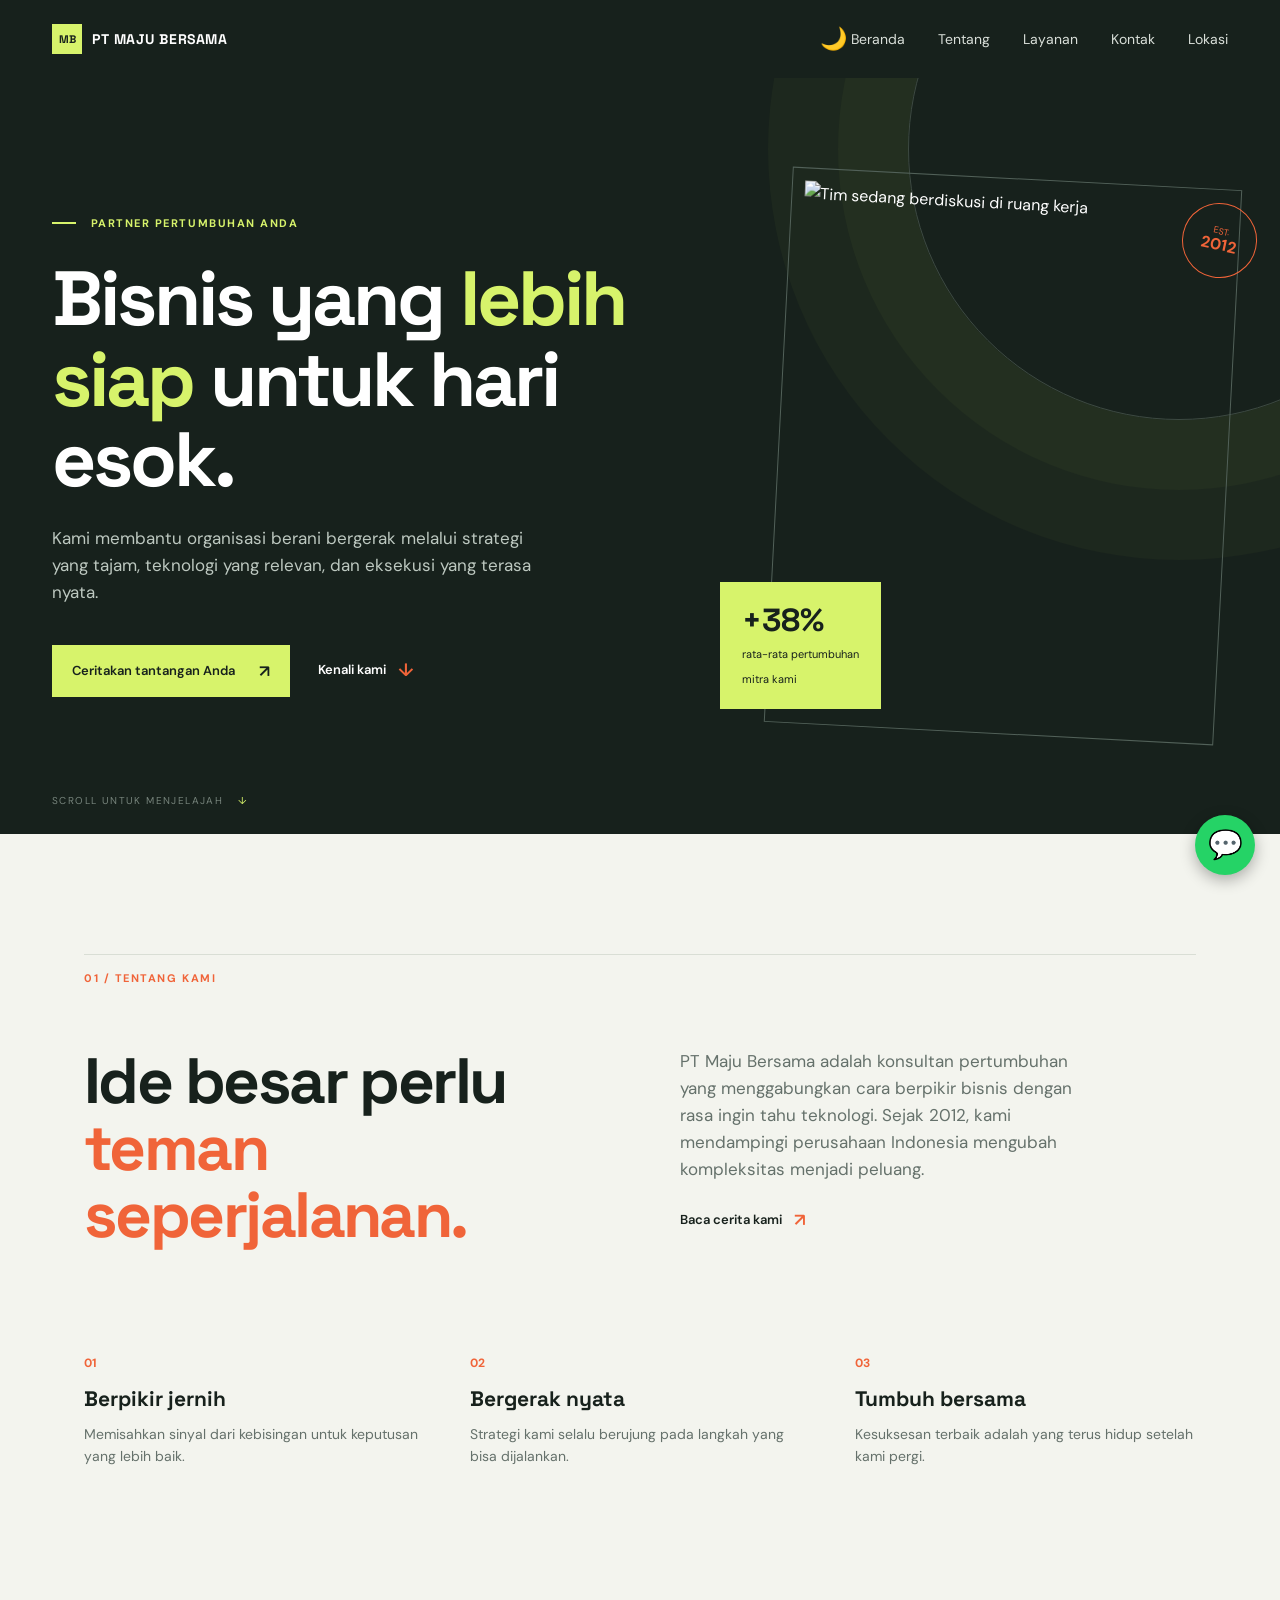
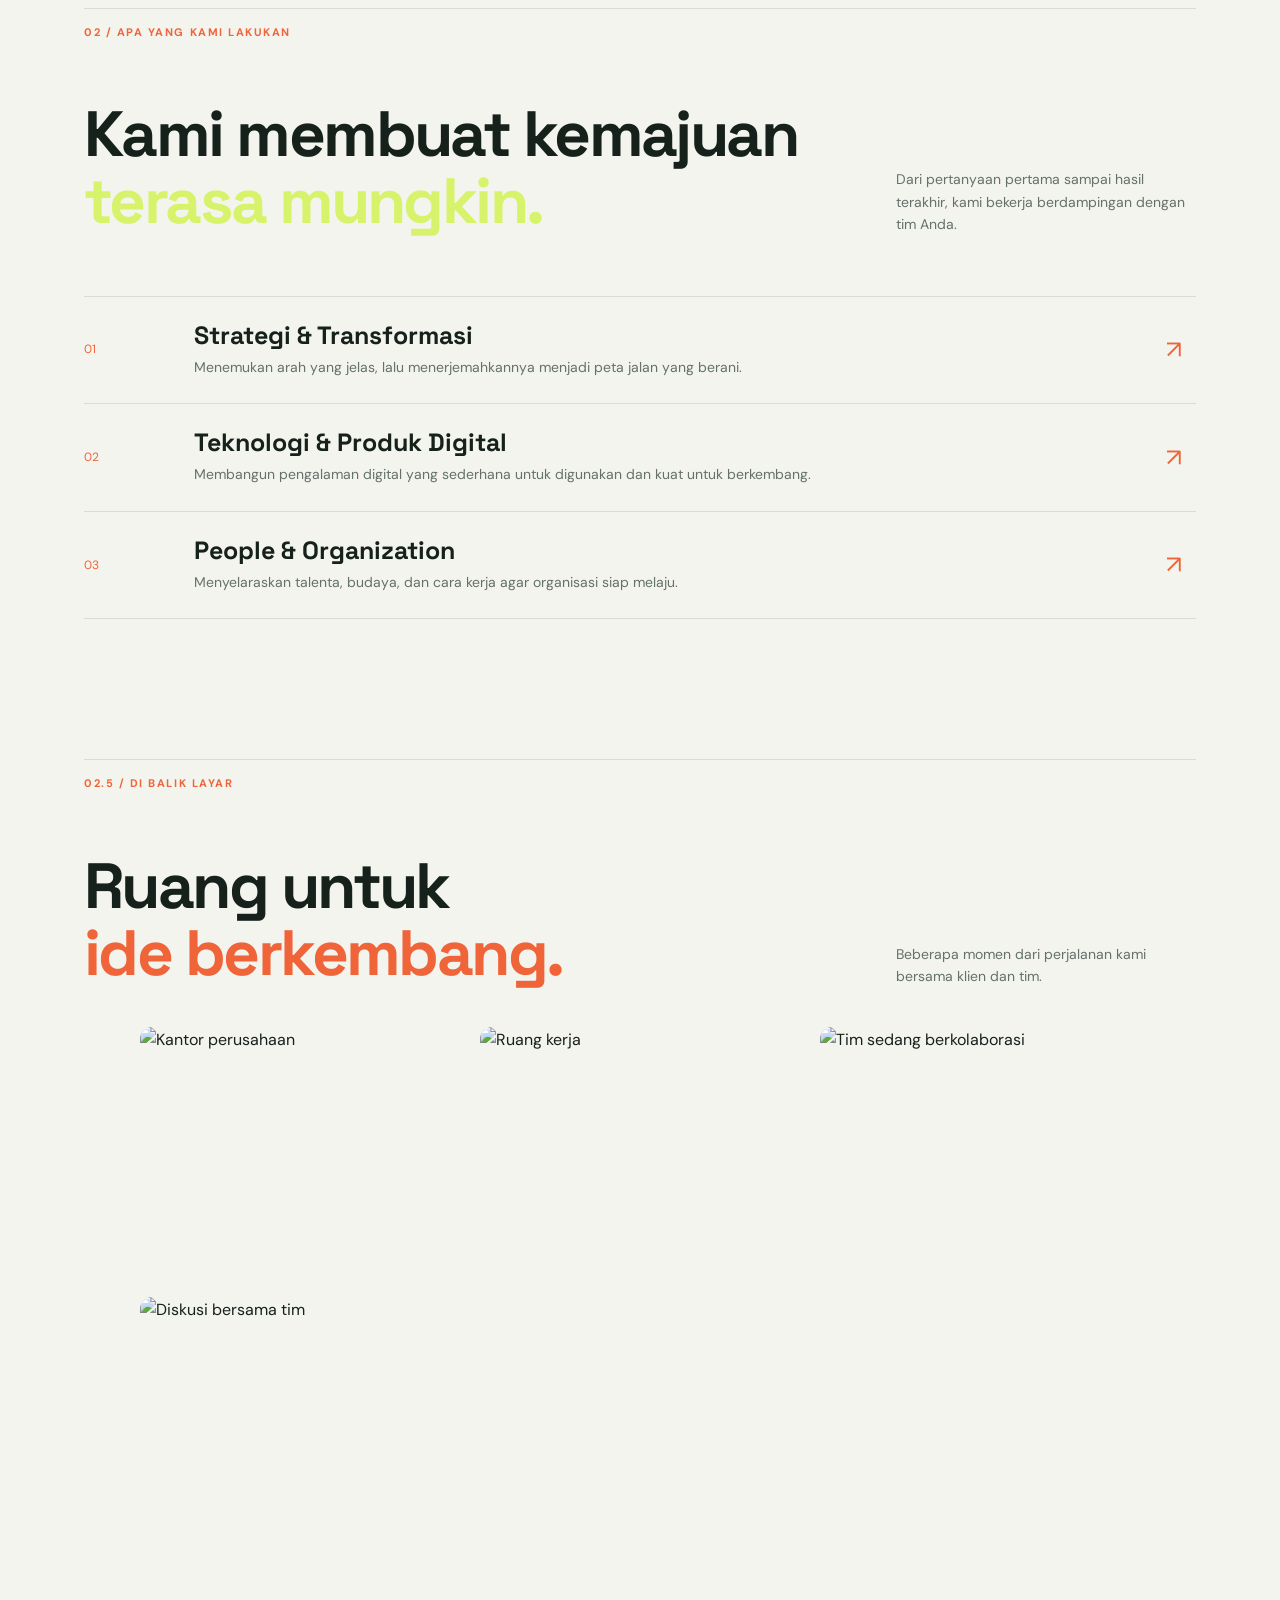
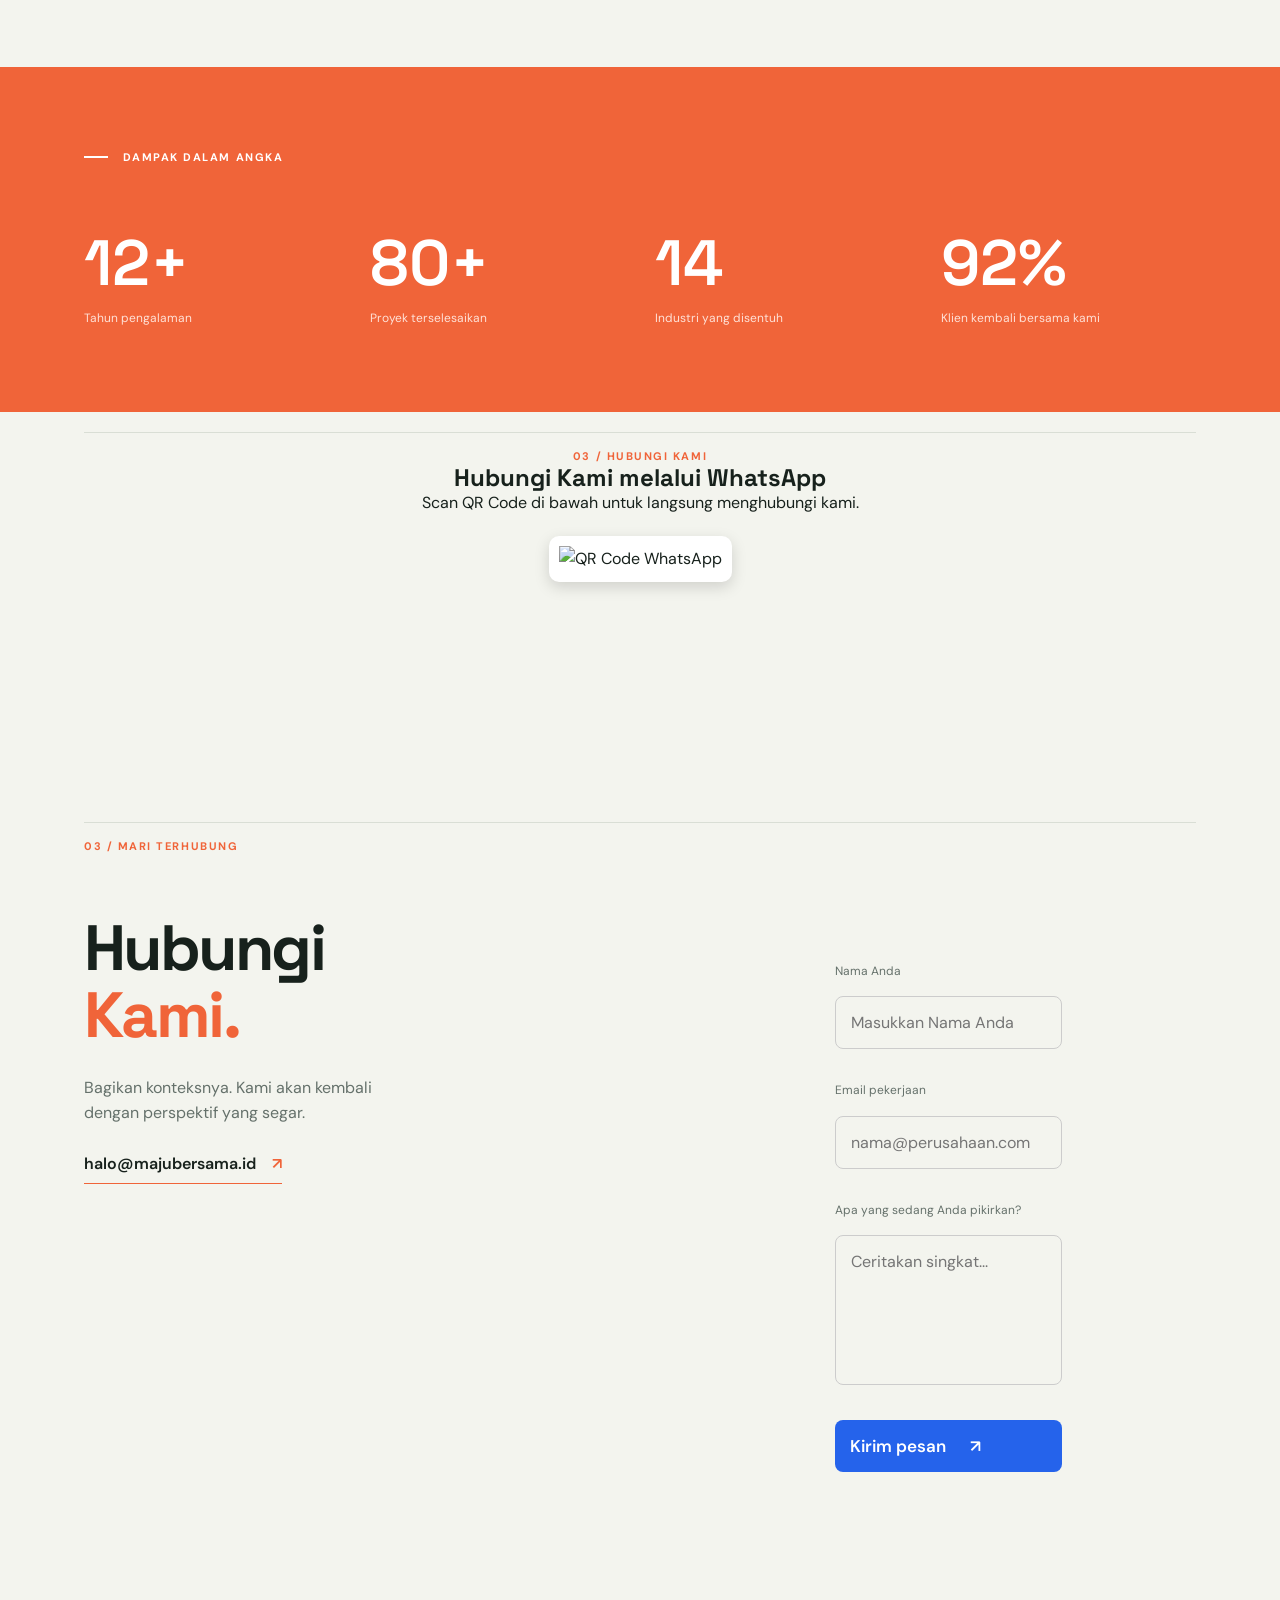
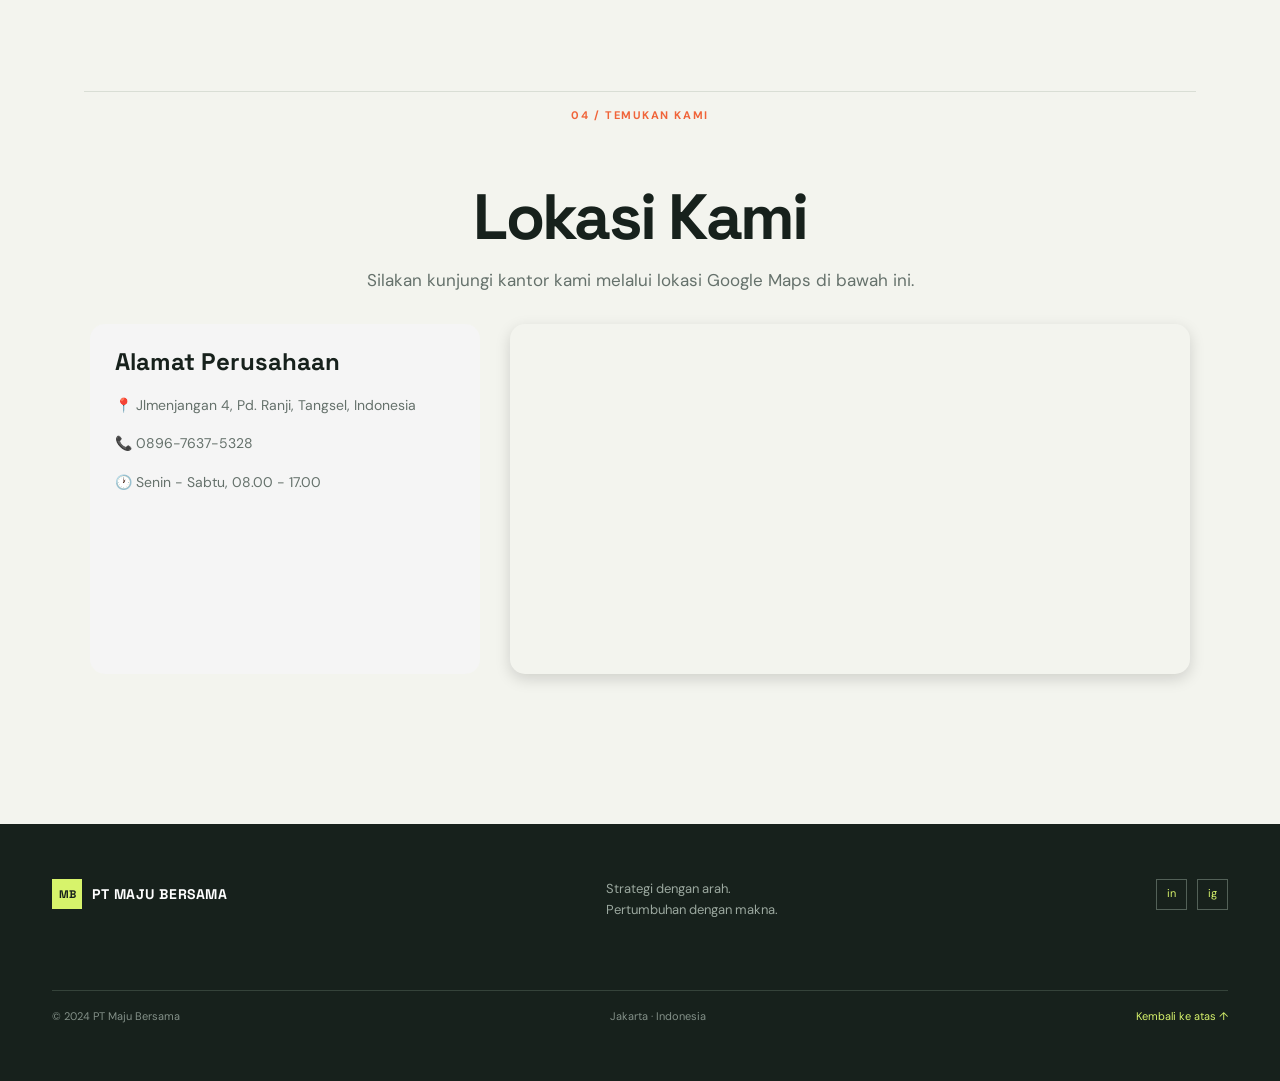
==== index.html @ b00340f4 "Add files via upload" ====
<!DOCTYPE html>
<html lang="id">
<head>
	<meta charset="UTF-8">
	<meta name="viewport" content="width=device-width, initial-scale=1.0">
	<meta name="description" content="PT Maju Bersama - mitra pertumbuhan bisnis yang menghadirkan strategi, teknologi, dan dampak nyata.">
	<title>PT Maju Bersama | Tumbuh Lebih Berarti</title>
	<link rel="preconnect" href="https://fonts.googleapis.com">
	<link rel="preconnect" href="https://fonts.gstatic.com" crossorigin>
	<link href="https://fonts.googleapis.com/css2?family=DM+Sans:wght@400;500;600;700&family=Space+Grotesk:wght@500;600;700&display=swap" rel="stylesheet">
	<link rel="stylesheet" href="style.css">
</head>
<body>
	<header class="site-header">
		<nav class="navbar" aria-label="Navigasi utama">
			<a class="logo" href="#home"><span>MB</span> PT MAJU BERSAMA</a>
			<button class="menu-toggle" id="menuToggle" aria-label="Buka navigasi" aria-expanded="false">☰</button>
			<button class="dark-mode-btn" id="darkModeBtn" aria-label="Aktifkan mode gelap" aria-pressed="false">🌙</button>
			<ul class="menu">
				<li><a href="#home">Beranda</a></li>
				<li><a href="#tentang">Tentang</a></li>
				<li><a href="#layanan">Layanan</a></li>
				<li><a href="#kontak">Kontak</a></li>
				<li><a href="#lokasi">Lokasi</a></li>
			</ul>
		</nav>
	</header>

	<main>
		<section id="home" class="hero">
			<div class="hero-copy reveal">
				<p class="eyebrow"><span></span> Partner pertumbuhan Anda</p>
				<h1>Bisnis yang <em>lebih siap</em> untuk hari esok.</h1>
				<p class="hero-intro">Kami membantu organisasi berani bergerak melalui strategi yang tajam, teknologi yang relevan, dan eksekusi yang terasa nyata.</p>
				<div class="hero-actions">
					<a href="#kontak" class="button button-primary">Ceritakan tantangan Anda <span>↗</span></a>
					<a href="#tentang" class="text-link">Kenali kami <span>↓</span></a>
				</div>
			</div>
			<div class="hero-art" aria-label="Kolaborasi tim Maju Bersama">
				<div class="art-frame"><img src="https://images.unsplash.com/photo-1556761175-b413da4baf72?auto=format&fit=crop&w=1200&q=85" alt="Tim sedang berdiskusi di ruang kerja"></div>
				<div class="art-note"><strong>+38%</strong><span>rata-rata pertumbuhan<br>mitra kami</span></div>
				<div class="art-stamp">EST.<br><b>2012</b></div>
			</div>
			<div class="hero-scroll">SCROLL UNTUK MENJELAJAH <span>↓</span></div>
		</section>

		<section id="tentang" class="about section-shell">
			<div class="section-label">01 / Tentang kami</div>
			<div class="about-grid">
				<h2>Ide besar perlu<br><em>teman seperjalanan.</em></h2>
				<div class="about-copy"><p>PT Maju Bersama adalah konsultan pertumbuhan yang menggabungkan cara berpikir bisnis dengan rasa ingin tahu teknologi. Sejak 2012, kami mendampingi perusahaan Indonesia mengubah kompleksitas menjadi peluang.</p><a href="#kontak" class="text-link dark">Baca cerita kami <span>↗</span></a></div>
			</div>
			<div class="values"><div><b>01</b><h3>Berpikir jernih</h3><p>Memisahkan sinyal dari kebisingan untuk keputusan yang lebih baik.</p></div><div><b>02</b><h3>Bergerak nyata</h3><p>Strategi kami selalu berujung pada langkah yang bisa dijalankan.</p></div><div><b>03</b><h3>Tumbuh bersama</h3><p>Kesuksesan terbaik adalah yang terus hidup setelah kami pergi.</p></div></div>
		</section>

		<section id="layanan" class="services section-shell">
			<div class="section-label">02 / Apa yang kami lakukan</div>
			<div class="services-heading"><h2>Kami membuat kemajuan<br><em>terasa mungkin.</em></h2><p>Dari pertanyaan pertama sampai hasil terakhir, kami bekerja berdampingan dengan tim Anda.</p></div>
			<div class="service-list"><article><span class="service-number">01</span><div><h3>Strategi & Transformasi</h3><p>Menemukan arah yang jelas, lalu menerjemahkannya menjadi peta jalan yang berani.</p></div><span class="service-arrow">↗</span></article><article><span class="service-number">02</span><div><h3>Teknologi & Produk Digital</h3><p>Membangun pengalaman digital yang sederhana untuk digunakan dan kuat untuk berkembang.</p></div><span class="service-arrow">↗</span></article><article><span class="service-number">03</span><div><h3>People & Organization</h3><p>Menyelaraskan talenta, budaya, dan cara kerja agar organisasi siap melaju.</p></div><span class="service-arrow">↗</span></article></div>
		</section>

		<section id="galeri" class="gallery section-shell">
			<div class="section-label">02.5 / Di balik layar</div>
			<div class="gallery-heading"><h2>Ruang untuk<br><em>ide berkembang.</em></h2><p>Beberapa momen dari perjalanan kami bersama klien dan tim.</p></div>
			<div class="galeri-container">
				<img src="https://images.unsplash.com/photo-1497366754035-f200968a6e72?auto=format&fit=crop&w=900&q=85" alt="Kantor perusahaan">
				<img src="https://images.unsplash.com/photo-1497366811353-6870744d04b2?auto=format&fit=crop&w=900&q=85" alt="Ruang kerja">
				<img src="https://images.unsplash.com/photo-1556761175-b413da4baf72?auto=format&fit=crop&w=900&q=85" alt="Tim sedang berkolaborasi">
				<img src="https://images.unsplash.com/photo-1521737711867-e3b97375f902?auto=format&fit=crop&w=900&q=85" alt="Diskusi bersama tim">
			</div>
		</section>

		<section class="impact"><div class="impact-inner"><p class="eyebrow light"><span></span> Dampak dalam angka</p><div class="stats"><div><strong>12+</strong><span>Tahun pengalaman</span></div><div><strong>80+</strong><span>Proyek terselesaikan</span></div><div><strong>14</strong><span>Industri yang disentuh</span></div><div><strong>92%</strong><span>Klien kembali bersama kami</span></div></div></div></section>

		<section id="qrcode" class="section-shell qrcode-section">
			<div class="section-label">03 / Hubungi kami</div>
			<h2>Hubungi Kami melalui WhatsApp</h2>
			<p>Scan QR Code di bawah untuk langsung menghubungi kami.</p>
			<img src="qr-whatsapp.png" alt="QR Code WhatsApp" class="qrcode-image">
		</section>

		<section id="kontak" class="contact kontak section-shell">
			<div class="section-label">03 / Mari terhubung</div>
			<div class="contact-grid"><div><h2>Hubungi<br><em>Kami.</em></h2><p>Bagikan konteksnya. Kami akan kembali dengan perspektif yang segar.</p><a href="mailto:halo@majubersama.id" class="contact-email">halo@majubersama.id <span>↗</span></a></div><form id="contact-form" class="contact-form"><label for="nama">Nama Anda</label><input id="nama" name="nama" type="text" placeholder="Masukkan Nama Anda" required><label for="email">Email pekerjaan</label><input id="email" name="email" type="email" placeholder="nama@perusahaan.com" required><label for="message">Apa yang sedang Anda pikirkan?</label><textarea id="message" name="message" rows="3" placeholder="Ceritakan singkat..." required></textarea><button class="button button-dark" type="submit">Kirim pesan <span>↗</span></button><p class="form-status" role="status"></p></form></div>
		</section>

		<section id="lokasi" class="section-shell lokasi-section">
			<div class="section-label">04 / Temukan kami</div>
			<h2>Lokasi Kami</h2>
			<p class="lokasi-intro">Silakan kunjungi kantor kami melalui lokasi Google Maps di bawah ini.</p>
			<div class="lokasi-container">
				<div class="lokasi-info">
					<h3>Alamat Perusahaan</h3>
					<p>📍 Jlmenjangan 4, Pd. Ranji, Tangsel, Indonesia</p>
					<p>📞 0896-7637-5328</p>
					<p>🕐 Senin - Sabtu, 08.00 - 17.00</p>
				</div>
				<div class="map-container">
					<iframe src="https://www.google.com/maps?q=Tangerang%20&output=embed" title="Lokasi kantor PT Maju Bersama di Google Maps" loading="lazy" referrerpolicy="no-referrer-when-downgrade"></iframe>
				</div>
			</div>
		</section>
	</main>

	<footer><div class="footer-main"><a class="logo" href="#home"><span>MB</span> PT MAJU BERSAMA</a><p>Strategi dengan arah.<br>Pertumbuhan dengan makna.</p><div class="socials"><a href="#kontak" aria-label="LinkedIn">in</a><a href="#kontak" aria-label="Instagram">ig</a></div></div><div class="footer-bottom"><span>© 2024 PT Maju Bersama</span><span>Jakarta · Indonesia</span><a href="#home">Kembali ke atas ↑</a></div></footer>
	<a href="https://wa.me/6289676375328" class="whatsapp" target="_blank" rel="noopener noreferrer" aria-label="Chat melalui WhatsApp">💬</a>
	<button id="scrollTopBtn" class="scroll-top" type="button" aria-label="Kembali ke atas">↑</button>
	<script src="script.js"></script>
</body>
</html>
---- style.css ----
@import url('https://fonts.googleapis.com/css2?family=DM+Sans:wght@400;500;600;700&family=Space+Grotesk:wght@500;600;700&display=swap');
:root { --ink: #17211c; --muted: #65716b; --paper: #f3f4ee; --lime: #d7f36b; --line: #d9ded5; --orange: #f06439; }
body.dark-mode { --ink: #101612; --muted: #b3c0b6; --paper: #1b241e; --line: #35433a; background: #111827; color: white; }
* { margin: 0; padding: 0; box-sizing: border-box; }
html { scroll-behavior: smooth; }
body { font-family: 'DM Sans', sans-serif; color: var(--ink); background: var(--paper); line-height: 1.6; }
a { color: inherit; text-decoration: none; }
.site-header { background: var(--ink); color: white; position: sticky; top: 0; z-index: 10; }
.navbar { max-width: 1240px; margin: auto; padding: 21px 32px; display: flex; align-items: center; justify-content: space-between; }
.logo { display: flex; align-items: center; gap: 10px; font: 700 14px 'Space Grotesk', sans-serif; letter-spacing: .04em; }
.logo span { display: grid; place-items: center; width: 30px; height: 30px; color: var(--ink); background: var(--lime); font-size: 11px; letter-spacing: 0; }
.menu { display: flex; align-items: center; gap: 33px; list-style: none; font-size: 14px; }
.menu a { color: #d9dfd9; transition: color .2s; }.menu a:hover { color: var(--lime); }.menu-cta { color: var(--lime) !important; }.menu-cta span { margin-left: 7px; }
.menu-toggle { display: none; border: 0; color: var(--lime); background: none; font-size: 24px; }
.hero { position: relative; min-height: 680px; padding: 100px max(32px, calc((100% - 1176px) / 2)); display: flex; align-items: center; justify-content: space-between; gap: 70px; overflow: hidden; color: white; background: var(--ink); }
.hero:after { content: ''; position: absolute; width: 540px; height: 540px; right: -170px; top: -200px; border: 1px solid #3d4a42; border-radius: 50%; box-shadow: 0 0 0 70px rgba(215,243,107,.03), 0 0 0 140px rgba(215,243,107,.03); }
.hero-copy { position: relative; z-index: 1; max-width: 600px; }.eyebrow { color: var(--lime); text-transform: uppercase; font-size: 11px; letter-spacing: .14em; font-weight: 700; }.eyebrow span { display: inline-block; width: 24px; height: 2px; margin: 0 10px 3px 0; background: currentColor; }
h1, h2, h3 { font-family: 'Space Grotesk', sans-serif; line-height: 1.05; } h1 { margin: 25px 0; font-size: clamp(48px, 6vw, 82px); letter-spacing: -.04em; } h1 em, h2 em { color: var(--lime); font-style: normal; }.hero-intro { max-width: 480px; color: #bdc8c0; font-size: 17px; }
.hero-actions { display: flex; align-items: center; gap: 28px; margin-top: 38px; }.button { border: 0; padding: 15px 20px; display: inline-flex; align-items: center; gap: 24px; cursor: pointer; font: 600 13px 'DM Sans', sans-serif; }.button-primary { background: var(--lime); color: var(--ink); }.button-dark { background: var(--ink); color: white; margin-top: 20px; }.button span { font-size: 17px; }.text-link { display: inline-flex; gap: 12px; align-items: center; color: white; font-weight: 600; font-size: 13px; }.text-link.dark { color: var(--ink); margin-top: 22px; }.text-link span { color: var(--orange); font-size: 18px; }
.hero-art { position: relative; z-index: 1; width: min(42vw, 450px); }.art-frame { border: 1px solid #526159; padding: 12px; transform: rotate(3deg); }.art-frame img { display: block; width: 100%; aspect-ratio: 4/5; object-fit: cover; filter: saturate(.75); }.art-note { position: absolute; bottom: 25px; left: -58px; padding: 18px 22px; background: var(--lime); color: var(--ink); }.art-note strong { display: block; font: 700 32px 'Space Grotesk'; }.art-note span { font-size: 11px; line-height: 1.3; }.art-stamp { position: absolute; right: -29px; top: 25px; width: 75px; height: 75px; display: grid; place-content: center; border: 1px solid var(--orange); border-radius: 50%; color: var(--orange); text-align: center; font-size: 9px; line-height: 1.15; transform: rotate(12deg); }.art-stamp b { font-size: 16px; }.hero-scroll { position: absolute; bottom: 25px; left: max(32px, calc((100% - 1176px) / 2)); color: #77847c; font-size: 10px; letter-spacing: .14em; }.hero-scroll span { color: var(--lime); margin-left: 10px; }
.section-shell { max-width: 1176px; margin: auto; padding: 120px 32px; }.section-label { color: var(--orange); font-size: 11px; letter-spacing: .14em; font-weight: 700; text-transform: uppercase; border-top: 1px solid var(--line); padding-top: 15px; }.about-grid { display: grid; grid-template-columns: 1fr 1fr; gap: 80px; margin-top: 60px; }.about h2, .services h2, .contact h2 { font-size: clamp(40px, 5vw, 68px); letter-spacing: -.04em; }.about h2 em, .contact h2 em { color: var(--orange); }.about-copy { max-width: 420px; color: var(--muted); font-size: 17px; }.values { display: grid; grid-template-columns: repeat(3, 1fr); gap: 45px; margin-top: 100px; }.values b, .service-number { color: var(--orange); font-size: 12px; }.values h3 { margin: 13px 0; font-size: 21px; }.values p { color: var(--muted); font-size: 14px; }.services { padding-top: 20px; }.services-heading { display: flex; justify-content: space-between; gap: 30px; margin: 60px 0; }.services-heading p { align-self: end; max-width: 300px; color: var(--muted); font-size: 14px; }.service-list article { display: grid; grid-template-columns: 90px 1fr 30px; gap: 20px; align-items: center; padding: 25px 0; border-top: 1px solid var(--line); }.service-list article:last-child { border-bottom: 1px solid var(--line); }.service-list h3 { font-size: 25px; }.service-list p { margin-top: 8px; color: var(--muted); font-size: 14px; }.service-arrow { color: var(--orange); font-size: 25px; }
.gallery { padding-top: 20px; }.gallery-heading { display: flex; justify-content: space-between; gap: 30px; margin: 60px 0 40px; }.gallery-heading h2 { font-size: clamp(40px, 5vw, 68px); letter-spacing: -.04em; }.gallery-heading h2 em { color: var(--orange); font-style: normal; }.gallery-heading p { align-self: end; max-width: 300px; color: var(--muted); font-size: 14px; }.galeri-container { display: grid; grid-template-columns: repeat(auto-fit, minmax(250px, 1fr)); gap: 20px; max-width: 1000px; margin: 40px auto 0; }.galeri-container img { width: 100%; height: 250px; object-fit: cover; border-radius: 12px; transition: transform .3s; }.galeri-container img:hover { transform: scale(1.05); }
.impact { background: var(--orange); color: white; }.impact-inner { max-width: 1176px; margin: auto; padding: 82px 32px; }.eyebrow.light { color: white; }.stats { display: grid; grid-template-columns: repeat(4, 1fr); gap: 30px; margin-top: 55px; }.stats strong { display: block; font: 600 clamp(42px, 5vw, 66px) 'Space Grotesk'; }.stats span { color: #ffe1d7; font-size: 12px; }.contact-grid { display: grid; grid-template-columns: 1fr 1fr; gap: 120px; margin-top: 60px; }.contact-grid > div > p { margin: 25px 0; max-width: 300px; color: var(--muted); }.contact-email { display: inline-block; border-bottom: 1px solid var(--orange); padding-bottom: 7px; font-weight: 600; }.contact-email span { color: var(--orange); margin-left: 12px; }form { display: flex; flex-direction: column; }label { margin-top: 17px; color: var(--muted); font-size: 12px; }input, textarea { width: 100%; border: 0; border-bottom: 1px solid #abb6ad; outline: 0; padding: 11px 0; background: transparent; color: var(--ink); font: 15px 'DM Sans'; resize: vertical; }input:focus, textarea:focus { border-color: var(--orange); }.form-status { min-height: 20px; margin-top: 14px; color: var(--orange); font-size: 13px; }
.qrcode-section { padding-top: 20px; text-align: center; }.qrcode-content { display: grid; grid-template-columns: 1fr 1fr; gap: 80px; align-items: center; margin-top: 60px; }.qrcode-content h2 { font-size: clamp(40px, 5vw, 68px); letter-spacing: -.04em; }.qrcode-content h2 em { color: var(--orange); font-style: normal; }.qrcode-content p { max-width: 600px; margin: 15px auto 30px; color: var(--muted); font-size: 17px; }.qrcode-container { display: flex; justify-content: center; align-items: center; }.qrcode-image { width: 250px; height: 250px; object-fit: contain; margin-top: 20px; padding: 10px; background: white; border-radius: 10px; box-shadow: 0 5px 15px rgba(0, 0, 0, .15); }
.lokasi-section { padding-top: 20px; text-align: center; }.lokasi-section h2 { margin-top: 60px; font-size: clamp(40px, 5vw, 68px); letter-spacing: -.04em; }.lokasi-intro { max-width: 600px; margin: 15px auto 30px; color: var(--muted); font-size: 17px; }.lokasi-container { max-width: 1100px; margin: 30px auto; display: flex; gap: 30px; align-items: stretch; }.lokasi-info { flex: 1; padding: 25px; background: #f5f5f5; border-radius: 15px; text-align: left; color: var(--ink); }.lokasi-info h3 { margin-bottom: 20px; color: var(--ink); font-size: 24px; }.lokasi-info p { margin-top: 16px; color: var(--muted); font-size: 14px; }.map-container { flex: 2; border-radius: 15px; overflow: hidden; box-shadow: 0 5px 15px rgba(0, 0, 0, .15); }.map-container iframe { display: block; width: 100%; height: 350px; border: 0; }
footer { padding: 55px max(32px, calc((100% - 1176px) / 2)); background: var(--ink); color: white; }.footer-main { display: flex; align-items: flex-start; justify-content: space-between; gap: 30px; }.footer-main p { color: #9ba89f; font-size: 13px; }.socials { display: flex; gap: 10px; }.socials a { display: grid; place-items: center; width: 31px; height: 31px; border: 1px solid #536158; color: var(--lime); font-size: 11px; }.footer-bottom { display: flex; justify-content: space-between; margin-top: 70px; padding-top: 17px; border-top: 1px solid #35433a; color: #849189; font-size: 11px; }.footer-bottom a { color: var(--lime); }
.contact-form { max-width: 600px; margin: 30px auto; display: flex; flex-direction: column; gap: 15px; }.contact-form input, .contact-form textarea { width: 100%; padding: 15px; border: 1px solid #ccc; border-radius: 8px; font-size: 16px; }.contact-form textarea { height: 150px; resize: none; }.contact-form button { padding: 15px; border: none; border-radius: 8px; background: #2563eb; color: white; font-size: 17px; cursor: pointer; transition: .3s; }.contact-form button:hover { transform: translateY(-3px); }
.dark-mode .contact-form input, .dark-mode .contact-form textarea { background: #374151; border-color: #4b5563; color: white; }
.dark-mode .section-shell { color: white; }.dark-mode .section-shell h2 { color: #60a5fa; }.dark-mode .services { background: #111827; }.dark-mode .kontak { background: #1f2937; }
.menu-toggle { display: none; background: transparent; color: white; border: none; font-size: 28px; cursor: pointer; }
.dark-mode-btn { border: none; border-radius: 50%; width: 36px; height: 36px; margin-left: auto; background: transparent; color: white; cursor: pointer; font-size: 22px; transition: transform .2s; }.dark-mode-btn:hover { transform: rotate(15deg); }
.scroll-top { position: fixed; bottom: 100px; right: 25px; width: 50px; height: 50px; border: none; border-radius: 50%; background: #2563eb; color: white; font-size: 25px; cursor: pointer; display: none; z-index: 999; transition: .3s; }.scroll-top.visible { display: grid; place-items: center; }.scroll-top:hover { transform: translateY(-5px); }
@media screen and (max-width: 768px) { .navbar { flex-direction: row; flex-wrap: wrap; }.menu-toggle { display: block; }.menu { display: none; width: 100%; flex-direction: column; text-align: center; padding-top: 15px; }.menu.open, .menu.active { display: flex; } }
.reveal { animation: rise .8s ease both; } @keyframes rise { from { opacity: 0; transform: translateY(20px); } to { opacity: 1; transform: none; } }
.whatsapp { position: fixed; bottom: 25px; right: 25px; z-index: 1000; width: 60px; height: 60px; display: flex; align-items: center; justify-content: center; border-radius: 50%; background: #25D366; color: white; font-size: 28px; text-decoration: none; box-shadow: 0 5px 15px rgba(0, 0, 0, .3); transition: transform .3s; }.whatsapp:hover { transform: scale(1.1); }
@media (max-width: 700px) { .navbar { padding: 17px 20px; }.menu-toggle { display: block; }.menu { position: absolute; top: 64px; left: 0; right: 0; display: none; padding: 22px 20px; background: var(--ink); flex-direction: column; align-items: flex-start; gap: 20px; }.menu.open { display: flex; }.hero { min-height: auto; padding: 75px 20px 90px; display: block; }.hero h1 { font-size: 52px; }.hero-art { width: 78%; margin: 65px auto 30px; }.art-note { left: -20px; }.hero-scroll { left: 20px; }.section-shell { padding: 78px 20px; }.about-grid, .contact-grid, .qrcode-content { grid-template-columns: 1fr; gap: 35px; margin-top: 42px; }.values, .stats { grid-template-columns: 1fr 1fr; gap: 30px 20px; margin-top: 60px; }.services-heading, .gallery-heading { display: block; margin: 42px 0; }.services-heading p, .gallery-heading p { margin-top: 25px; }.service-list article { grid-template-columns: 40px 1fr 20px; gap: 12px; }.service-list h3 { font-size: 19px; }.service-list p { font-size: 13px; }.galeri-container { grid-template-columns: 1fr; margin-top: 30px; }.impact-inner { padding: 70px 20px; }.contact-grid { gap: 55px; }.qrcode-container { justify-self: start; }.lokasi-container { flex-direction: column; }.lokasi-info { padding: 24px; }.map-container iframe { height: 300px; }.footer-main, .footer-bottom { flex-wrap: wrap; gap: 25px; }.footer-bottom { margin-top: 45px; }.footer-bottom span:nth-child(2) { order: 3; width: 100%; } }
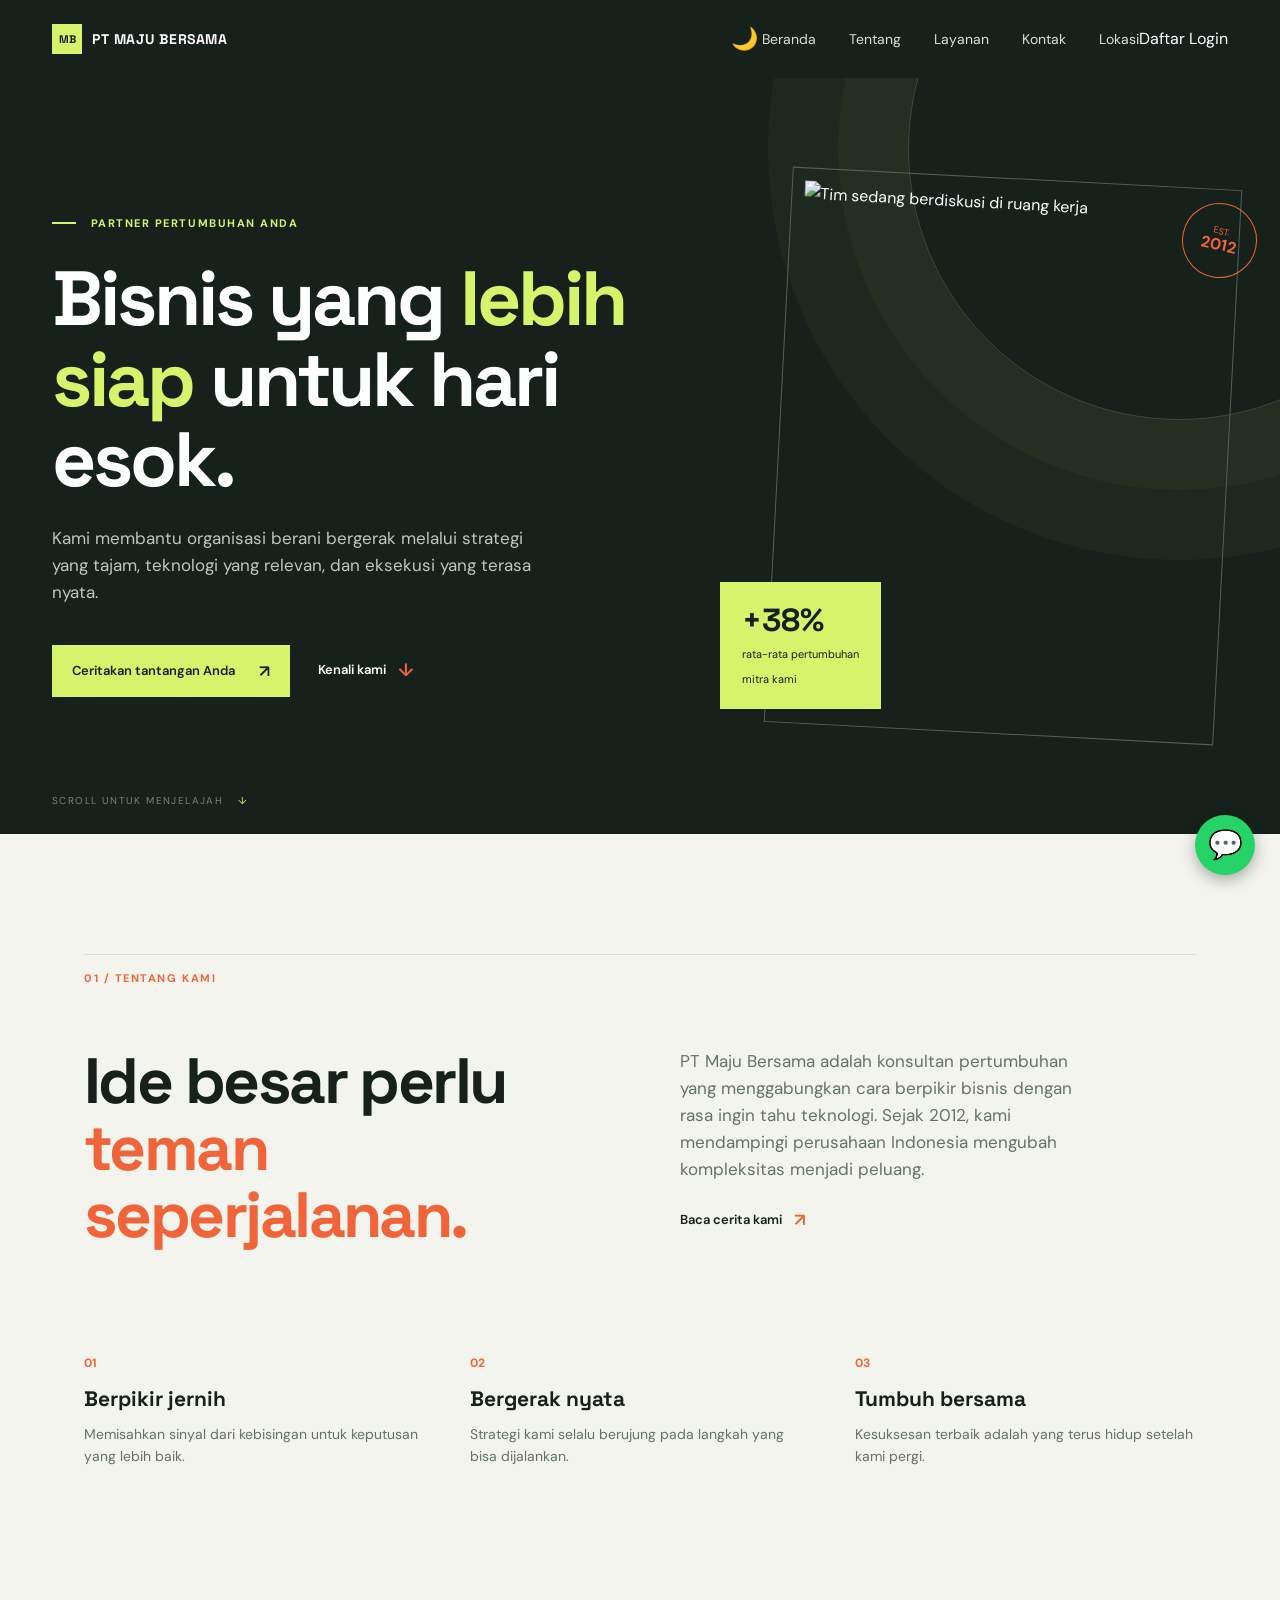
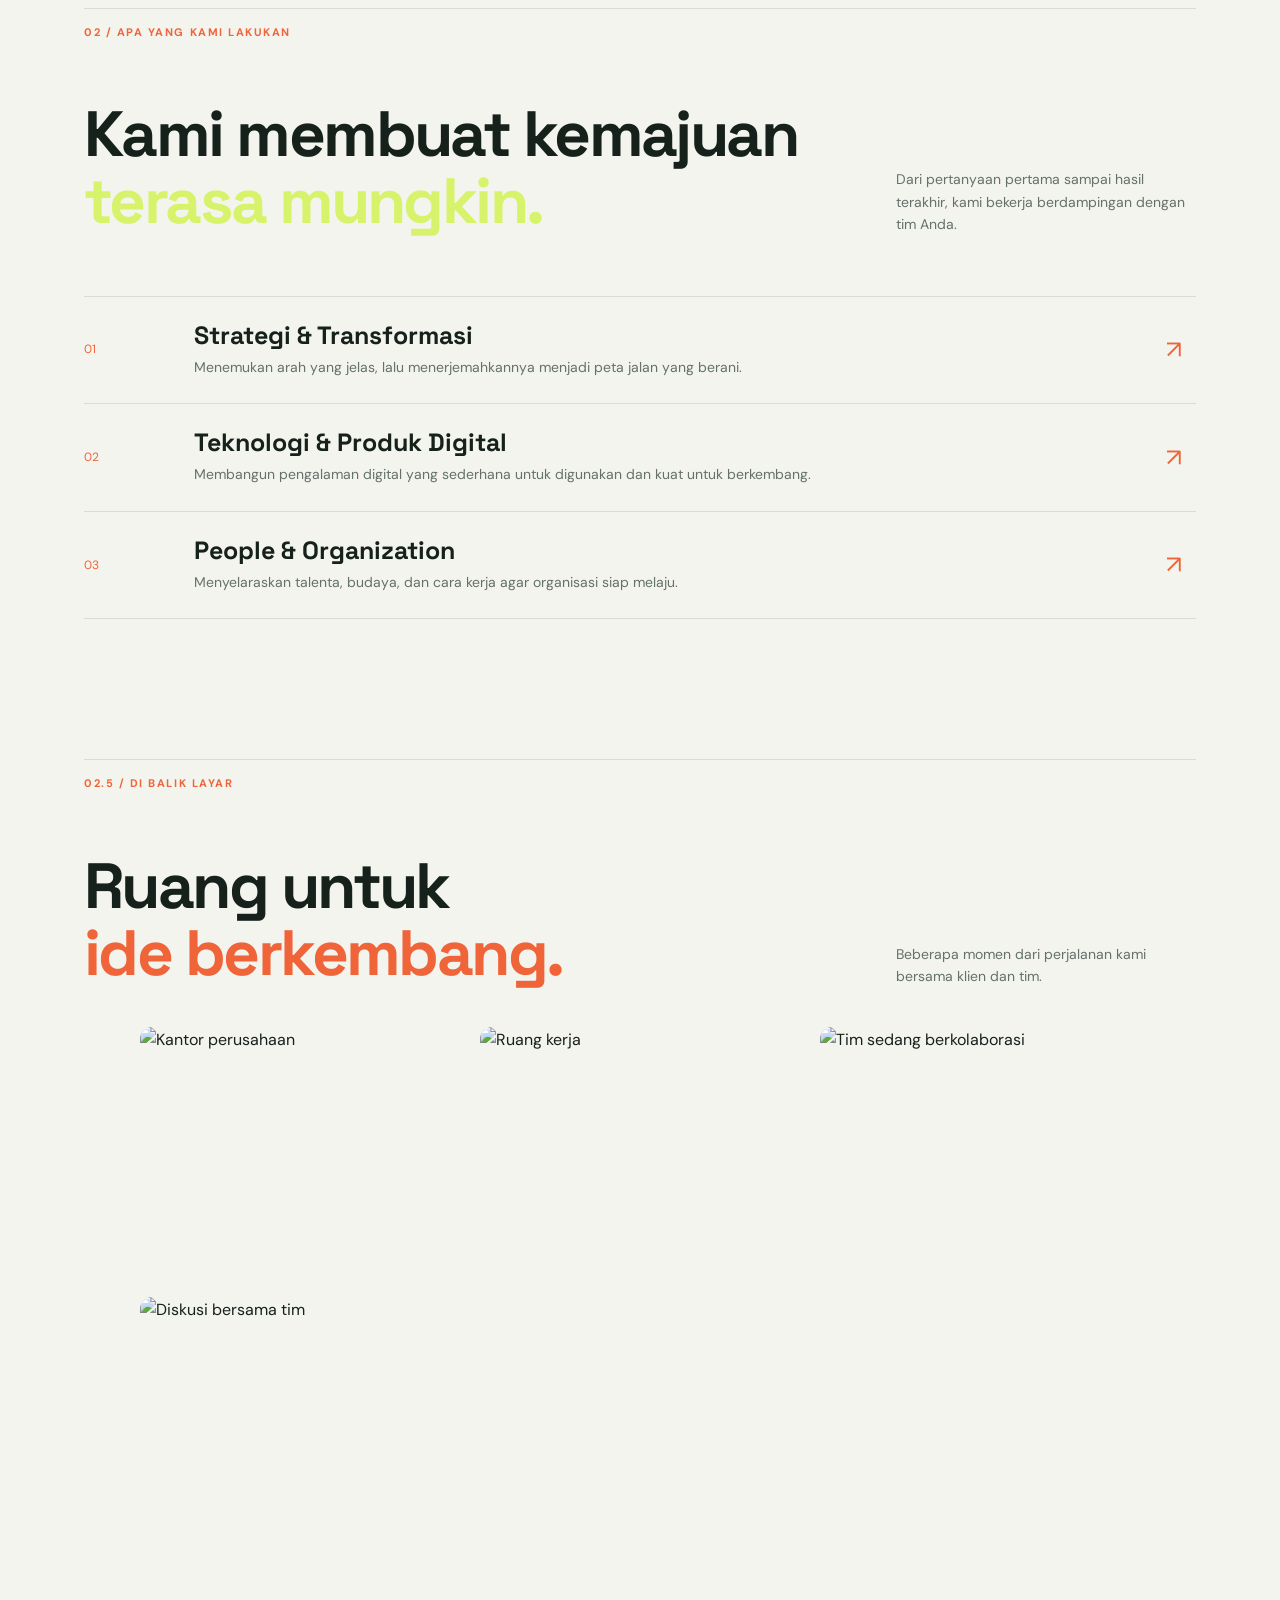
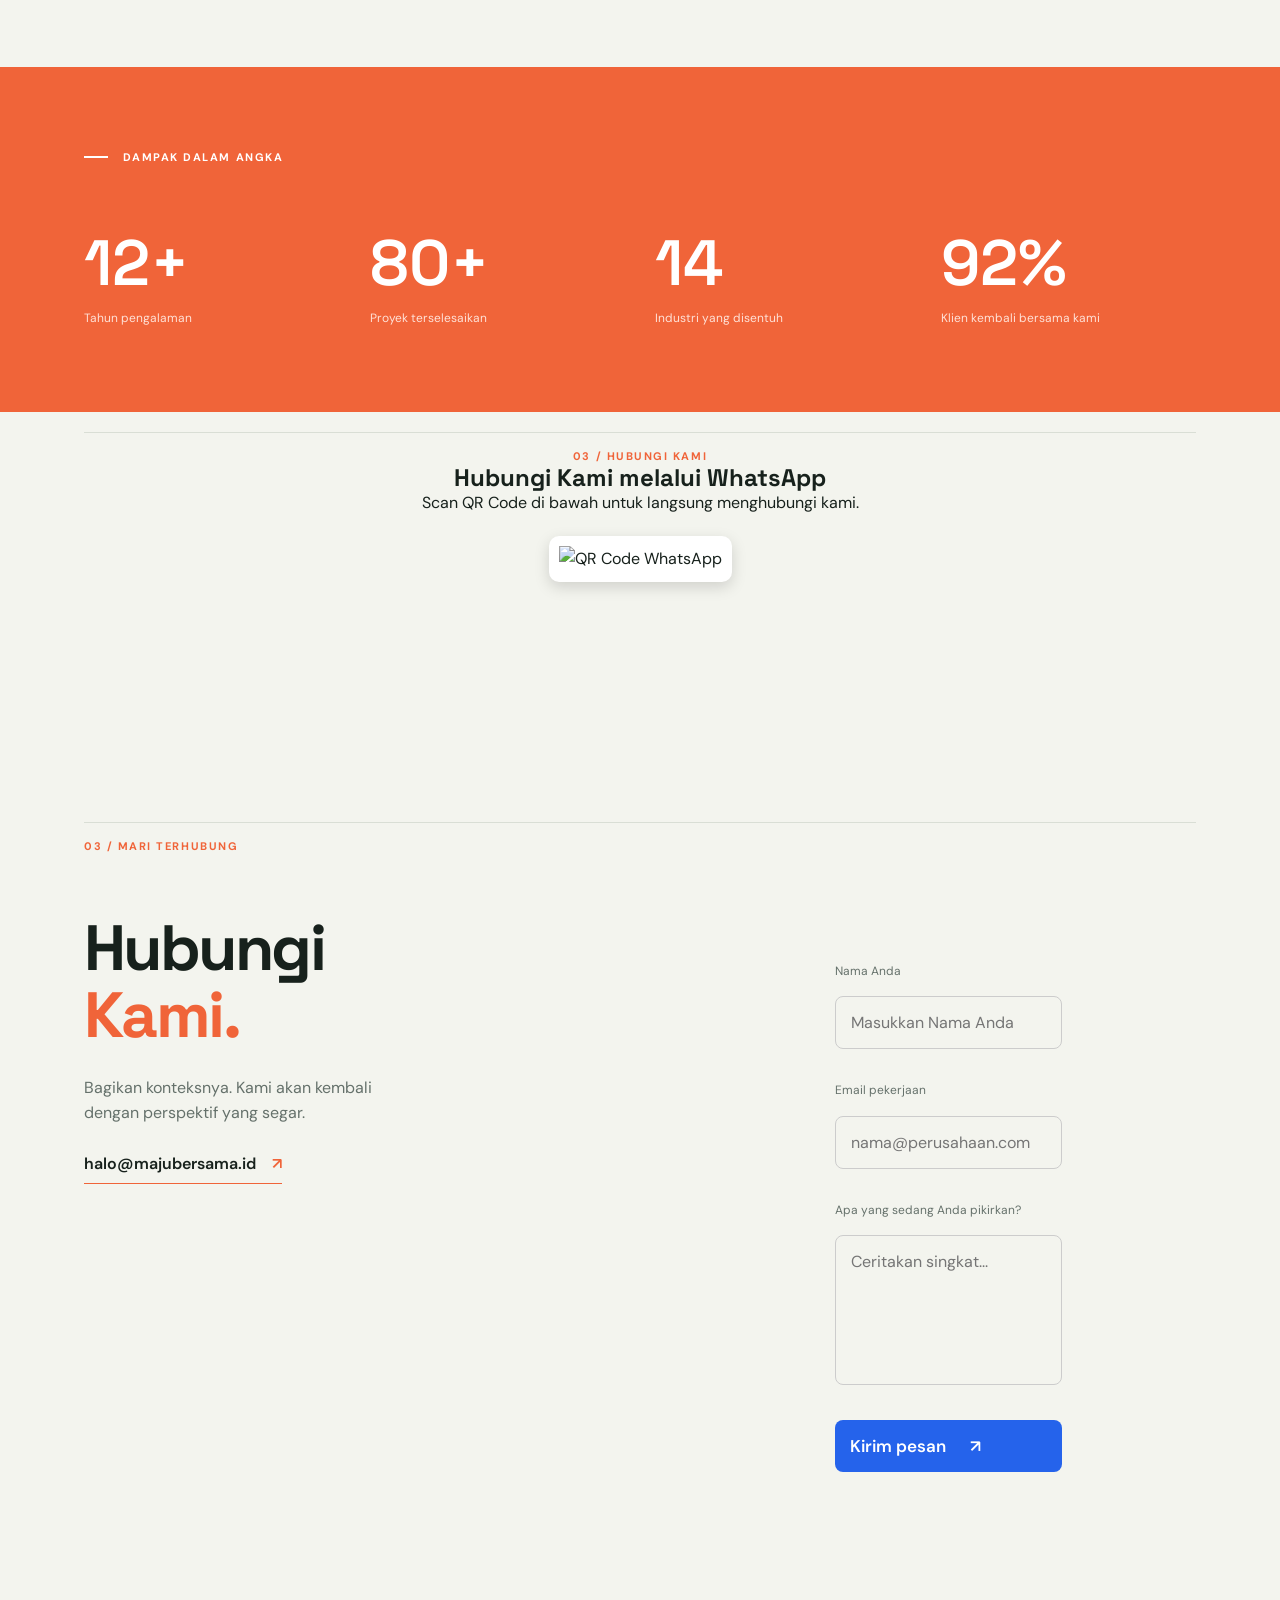
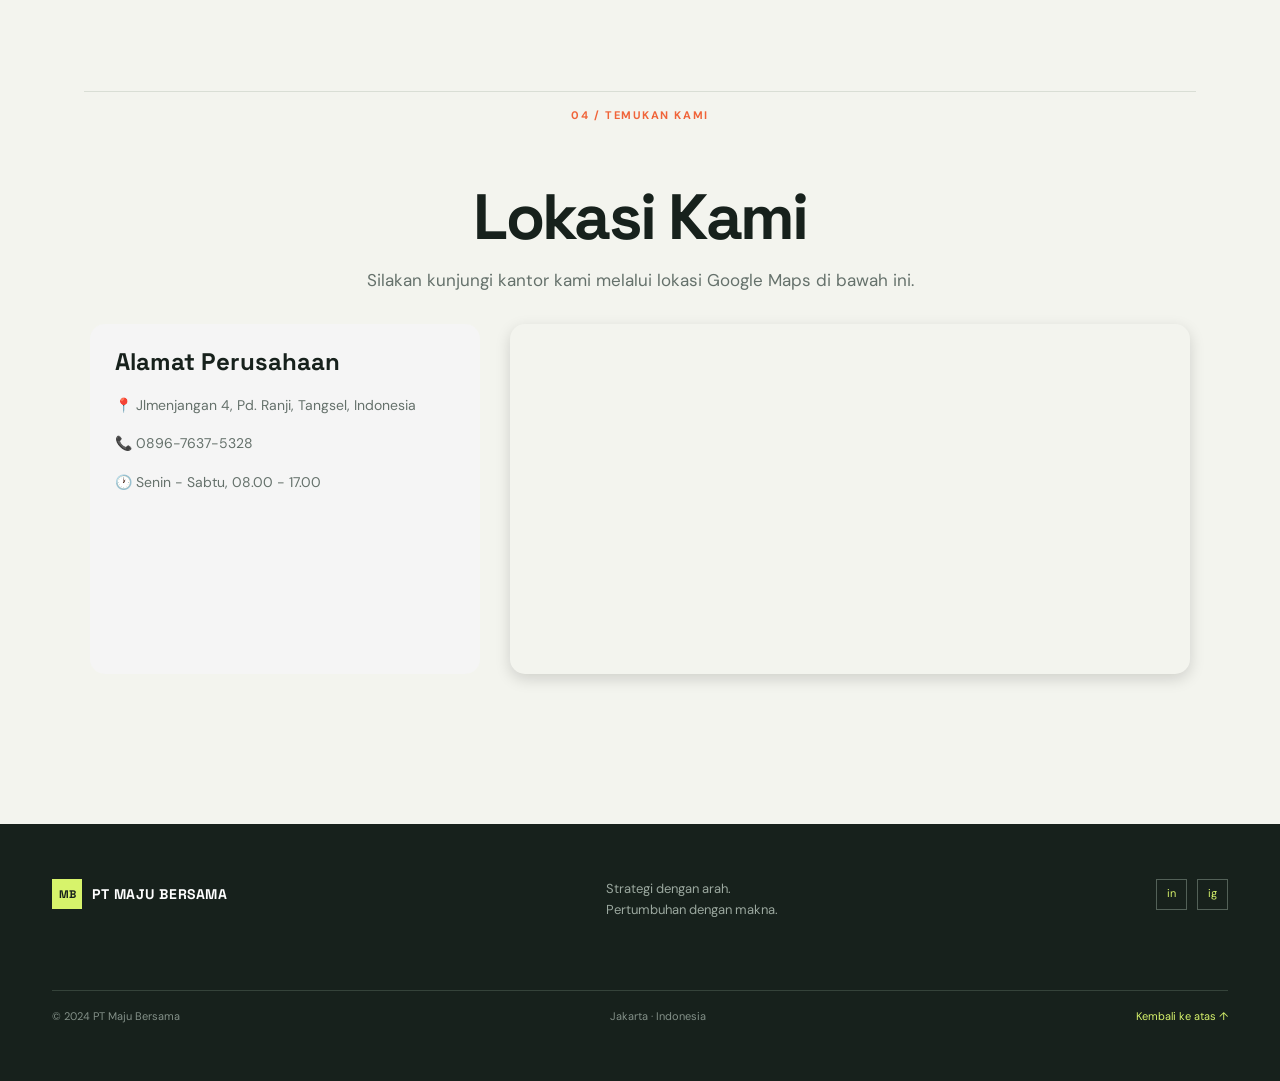
==== commit 45d75d27: "Update index.html" ====
--- a/index.html
+++ b/index.html
@@ -23,7 +23,12 @@
 				<li><a href="#kontak">Kontak</a></li>
 				<li><a href="#lokasi">Lokasi</a></li>
 			</ul>
-		</nav>
+
+      <div class="auth-buttons">
+        <a href="daftar.html">Daftar</a>
+        <a href="login.html">Login</a>
+      </div>
+    </nav>
 	</header>
 
 	<main>
